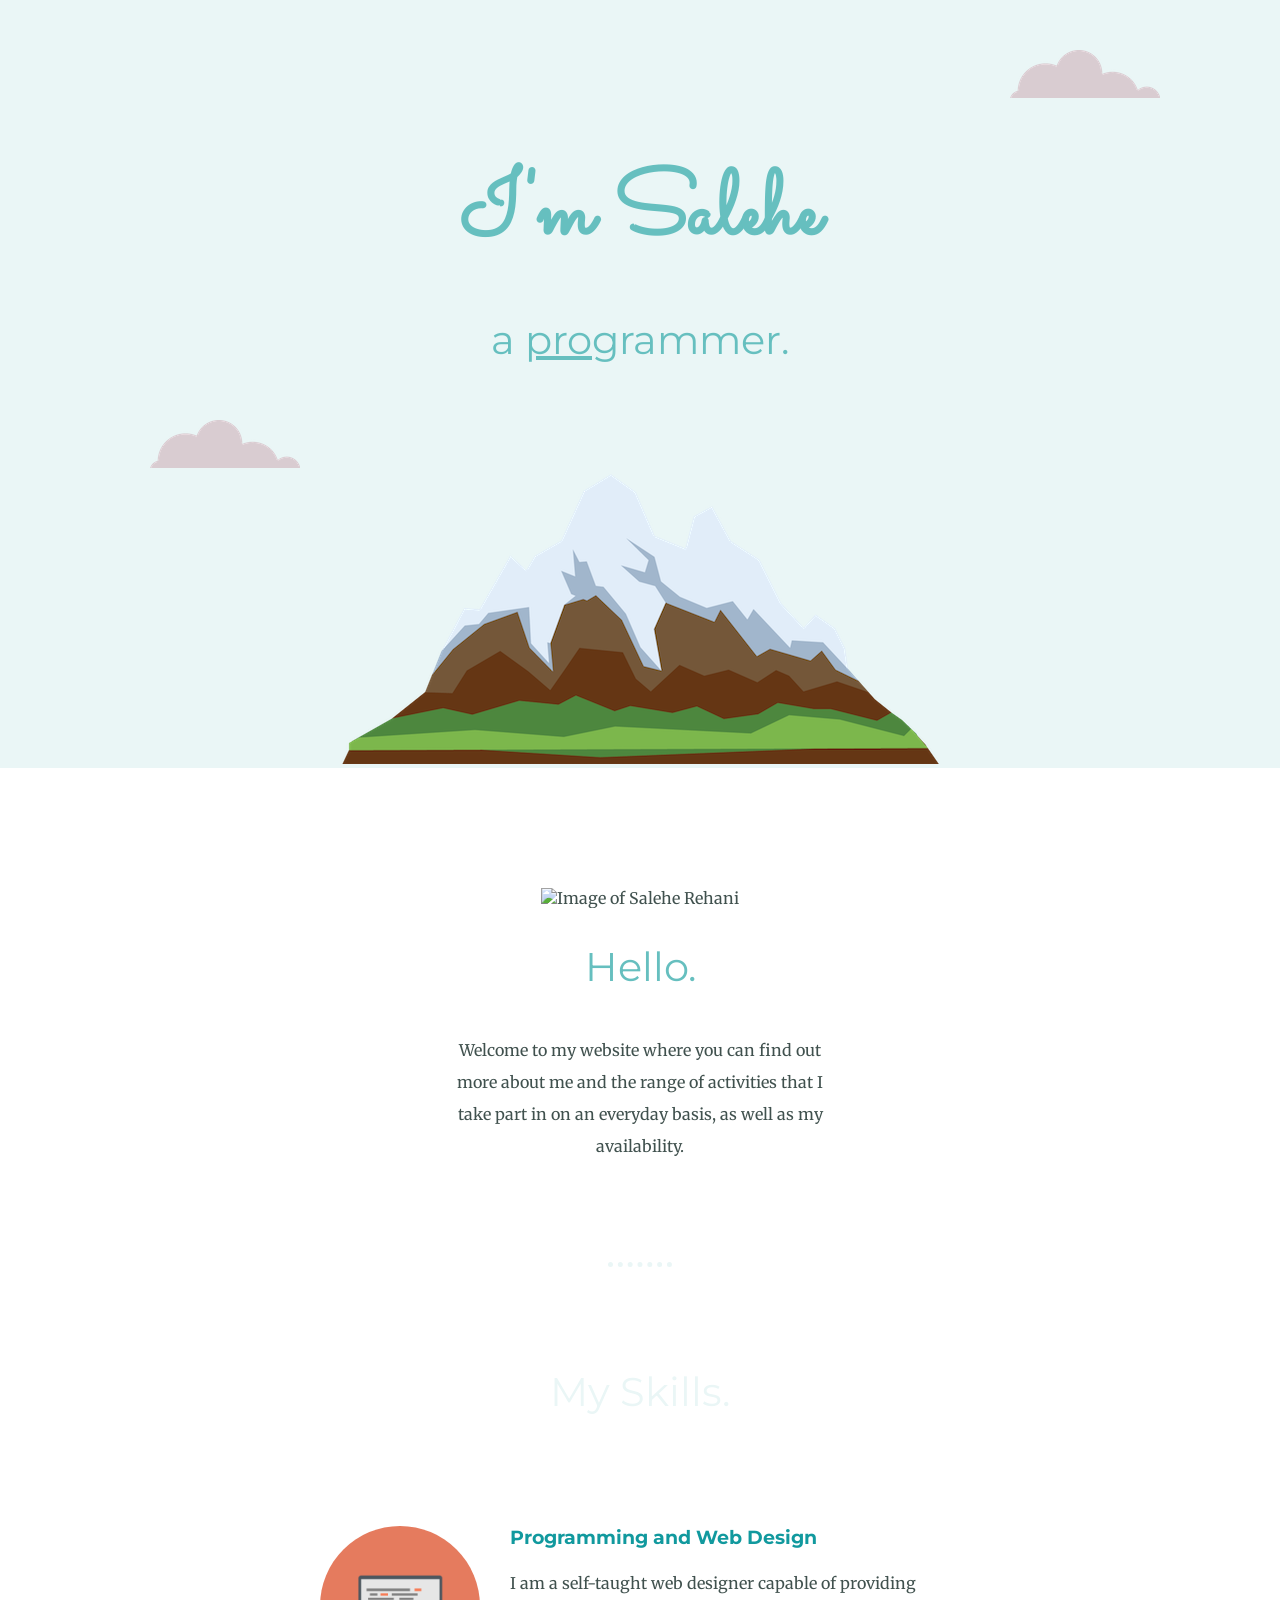
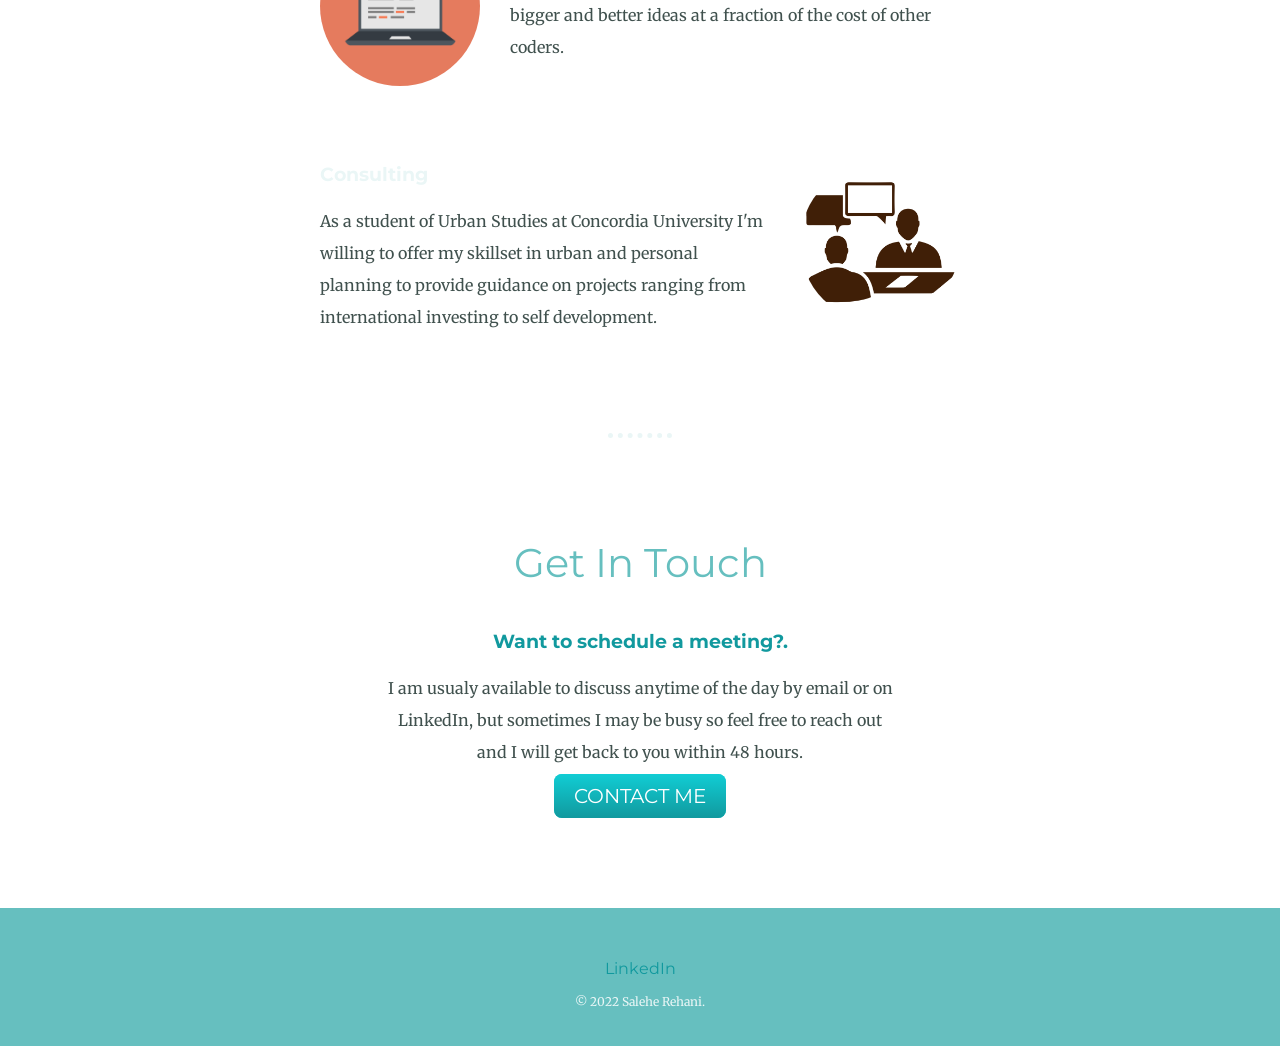
==== index.html @ 9dfdfe3e "First Commit" ====
<!DOCTYPE html>
<html lang="en" dir="ltr">
  <head>
    <meta charset="utf-8">
    <title>Salehe Rehani</title>
    <link rel="stylesheet" href="css/styles.css">
    <link rel="icon" href="favicon.ico">
    <link rel="preconnect" href="https://fonts.googleapis.com"><link rel="preconnect" href="https://fonts.gstatic.com" crossorigin><link href="https://fonts.googleapis.com/css2?family=Merriweather:ital@1&family=Montserrat:wght@100&family=Sacramento&display=swap" rel="stylesheet">
  </head>

  <body>
    <div class="TopContainer">
      <img class="top-cloud"src="images/cloud.png" alt="cloud-img">
      <h1 class="intro">I'm Salehe</h1>
      <h2 class="ProClass">a <span>pro</span>grammer.</h2>
      <img class="bottom-cloud"src="images/cloud.png" alt="cloud-img">
      <img src="images/mountain.png" alt="mountain-img">
    </div>
      <br>
    <div class="middle-container">
      <div class="profile">
        <img class="my-image"src="https://media-exp2.licdn.com/dms/image/C5603AQHRKZyJaJfvAw/profile-displayphoto-shrink_200_200/0/1628612002126?e=1660176000&v=beta&t=vX9nMWlnh9jKwd3VkvMb6n8XvXN9XTQmJ-QcgsYOmsI" alt="Image of Salehe Rehani">
        <h2>Hello.</h2>
        <p class="meintro">Welcome to my website where you can find out more about me and the range of activities that I take part in on an everyday basis, as well as my availability.</p>
      </div>
      <hr>
      <div class="skills">
        <h2 class="myskillintro">My Skills.</h2>
        <div class="skill-row">
          <img class="ComputerImage" src="images/computer.png" alt="">
          <h3>Programming and Web Design</h3>
          <p>I am a self-taught web designer capable of providing bigger and better ideas at a fraction of the cost of other coders.</p>
        </div>
        <div class="skill-row">
          <img class="ConsultingImage" src="images/consulting.png" alt="">
          <h3 class="skill2">Consulting</h3>
          <p>As a student of Urban Studies at Concordia University I'm willing to offer my skillset in urban and personal planning to provide guidance on projects ranging from international investing to self development.</p>
        </div>
      </div>
      <hr>
      <div class="contact-me">
        <h2>Get In Touch</h2>
        <h3>Want to schedule a meeting?.</h3>
        <p>I am usualy available to discuss anytime of the day by email or on LinkedIn, but sometimes I may be busy so feel free to reach out and I will get back to you within 48 hours.</p>
        <a class="btn" href="salehe.rehani@gmail.com">CONTACT ME</a>
      </div>
    </div>


    <div class="bottom-container">
      <a class="footer-link" href="https://www.linkedin.com/in/salehe-rehani-435660147/">LinkedIn</a>
      <p class="copyright">© 2022 Salehe Rehani.</p>
    </div>


  </body>
</html>
---- css/styles.css ----
body {
  color: #40514E;
  margin: 0px;
  text-align: center;
  font-family: 'Merriweather', serif;
}

h1 {
  margin: 50px auto 0 auto;
  font-family: 'Sacramento', cursive;
  font-size: 5.625rem;
  color: #66BFBF;
}

h2 {
  font-family: 'Montserrat', sans-serif;
  font-size: 2.5rem;
  color: #66BFBF;
  font-weight: normal;
  padding-bottom: 10px;
}

h3 {
  font-family: 'Montserrat', sans-serif;
  color: #11999E;
}

a {
  color: #11999E;
  font-family: 'Montserrat', sans-serif;
  margin: 10px 20px;
  text-decoration: none;
}

a:hover {
  color: #EAF6F6;
}

span {
  text-decoration: underline;
}

hr {
  border-style: none;
  border-top-style: dotted;
  width: 5%;
  border-width: 5px;
  border-color: #EAF6F6;
  margin: 100px auto;
}

p {
  line-height: 2;
}

.intro {}

.myimage {
  border-radius: 100%;
}

.meintro {
  color: #40514E;
  width: 30%;
  margin: auto auto auto auto;
}

.myskillintro {
  color: #EAF6F6;
}

.ComputerImage {
  border-radius: 100%;
  height: 25%;
  width: 25%;
  float: left;
  margin-right: 30px;
}

.ConsultingImage {
  border-radius: 100%;
  height: 25%;
  width: 25%;
  float: right;
  margin-left: 30px;
}

.skill2 {
  color: #EAF6F6;
}

.TopContainer {
  background-color: #EAF6F6;
  position: relative;
  padding-top: 100px;
}

.skill-row {
  width: 50%;
  margin: 100px auto 100px auto;
  text-align: left;
}

.middle-container {
  margin: 100px 0;
}

.bottom-container {
  background-color: #66BFBF;
  padding: 50px 0 20px;
}

.top-cloud {
  position: absolute;
  right: 120px;
  top: 50px;
}

.bottom-cloud {
  position: absolute;
  left: 150px;
  bottom: 300px;
}

.contact-me {
  width: 40%;
  margin: 40px auto 60px;
}

.btn {
  background: #11cdd4;
  background-image: -webkit-linear-gradient(top, #11cdd4, #11999e);
  background-image: -moz-linear-gradient(top, #11cdd4, #11999e);
  background-image: -ms-linear-gradient(top, #11cdd4, #11999e);
  background-image: -o-linear-gradient(top, #11cdd4, #11999e);
  background-image: linear-gradient(to bottom, #11cdd4, #11999e);
  -webkit-border-radius: 8;
  -moz-border-radius: 8;
  border-radius: 8px;
  font-family: 'Montserrat', sans-serif;
  color: #ffffff;
  font-size: 20px;
  padding: 10px 20px 10px 20px;
  text-decoration: none;
}

.btn:hover {
  background: #30e3cb;
  background-image: -webkit-linear-gradient(top, #30e3cb, #2bc4ad);
  background-image: -moz-linear-gradient(top, #30e3cb, #2bc4ad);
  background-image: -ms-linear-gradient(top, #30e3cb, #2bc4ad);
  background-image: -o-linear-gradient(top, #30e3cb, #2bc4ad);
  background-image: linear-gradient(to bottom, #30e3cb, #2bc4ad);
  text-decoration: none;
}

.footer-link {}

.copyright {
  color: #EAF6F6;
  font-size: 0.75rem;

}
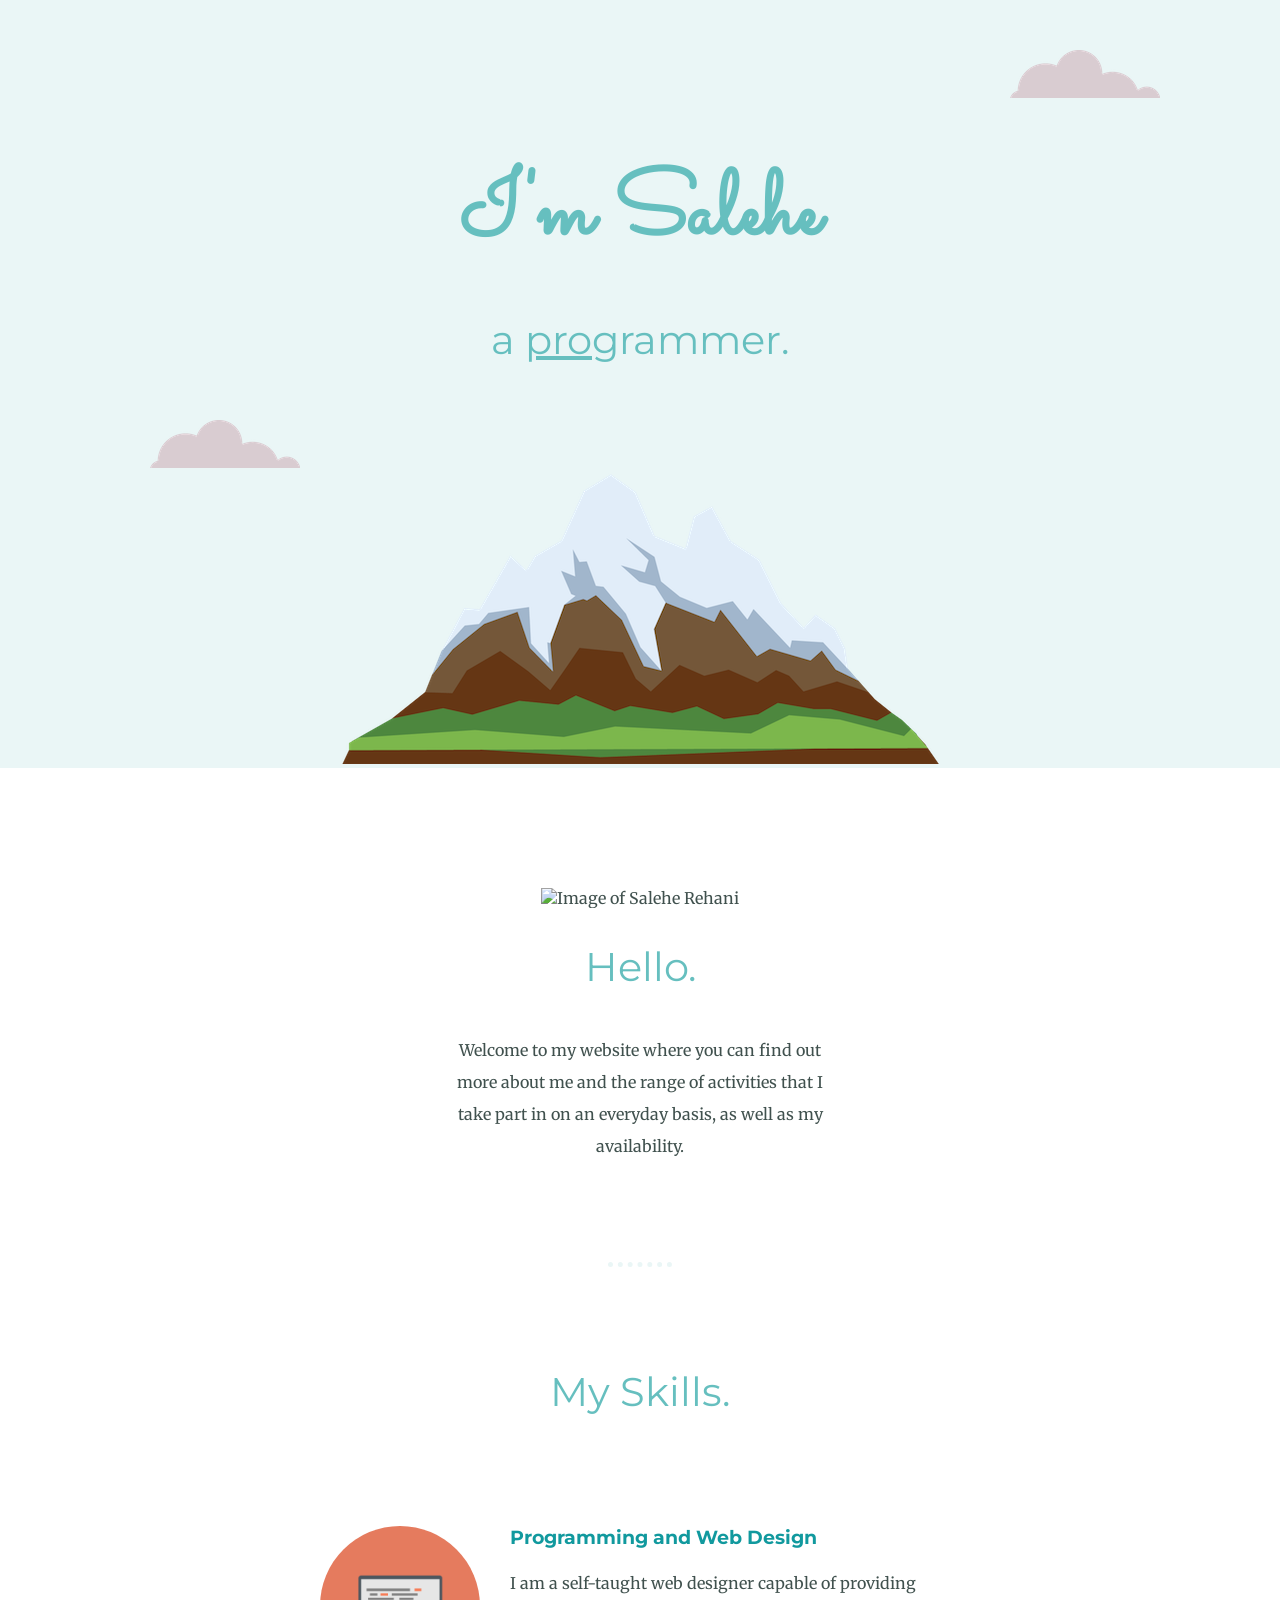
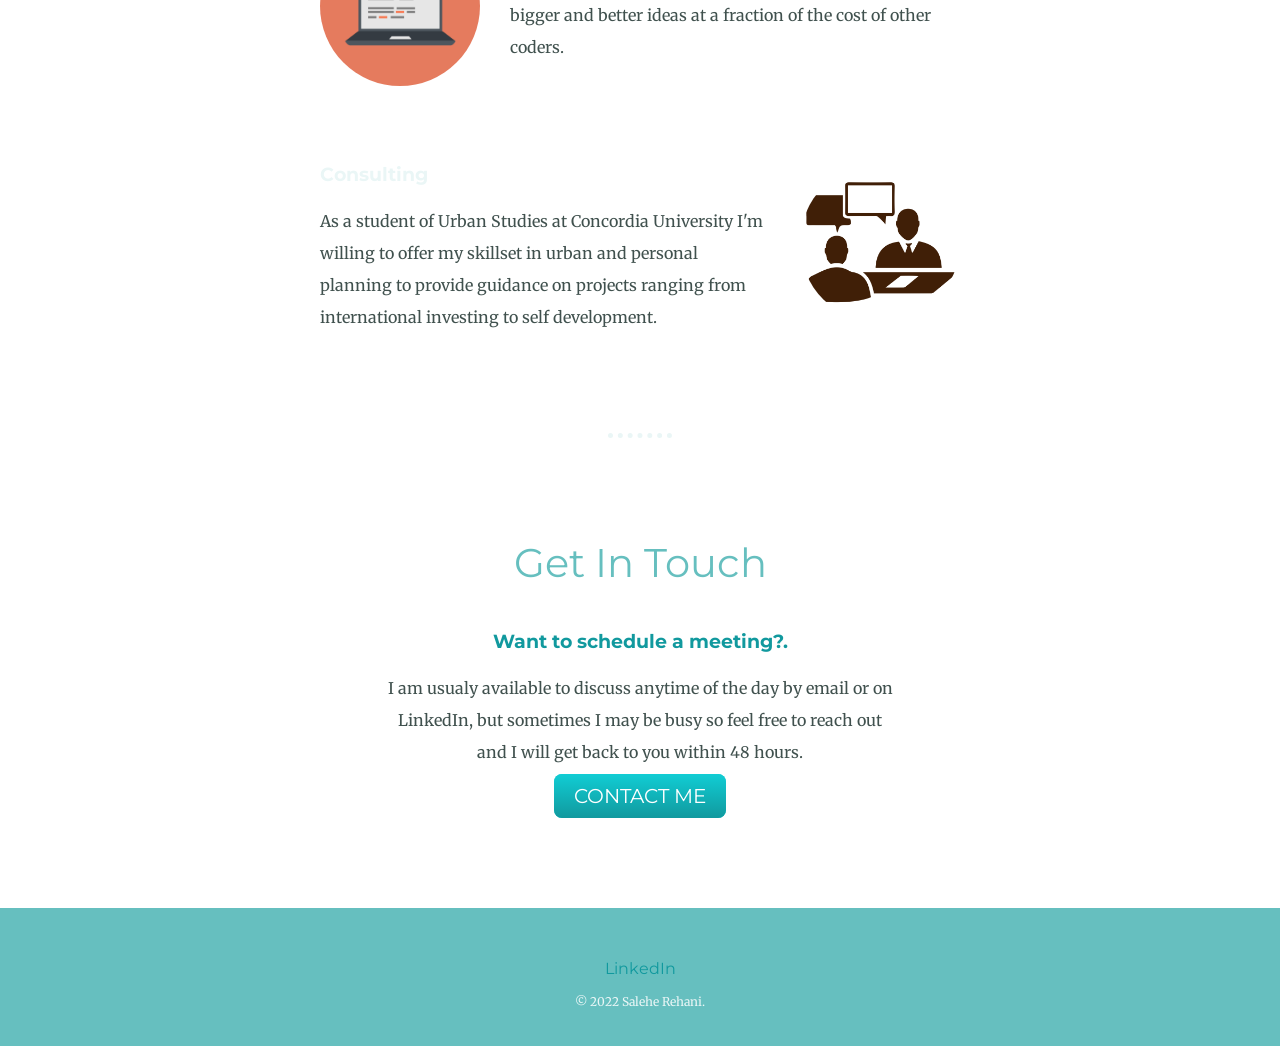
==== commit da4da68a: "Secong Commit" ====
--- a/index.html
+++ b/index.html
@@ -25,7 +25,7 @@
       </div>
       <hr>
       <div class="skills">
-        <h2 class="myskillintro">My Skills.</h2>
+        <h2>My Skills.</h2>
         <div class="skill-row">
           <img class="ComputerImage" src="images/computer.png" alt="">
           <h3>Programming and Web Design</h3>
--- a/css/styles.css
+++ b/css/styles.css
@@ -63,10 +63,6 @@
   color: #40514E;
   width: 30%;
   margin: auto auto auto auto;
-}
-
-.myskillintro {
-  color: #EAF6F6;
 }
 
 .ComputerImage {
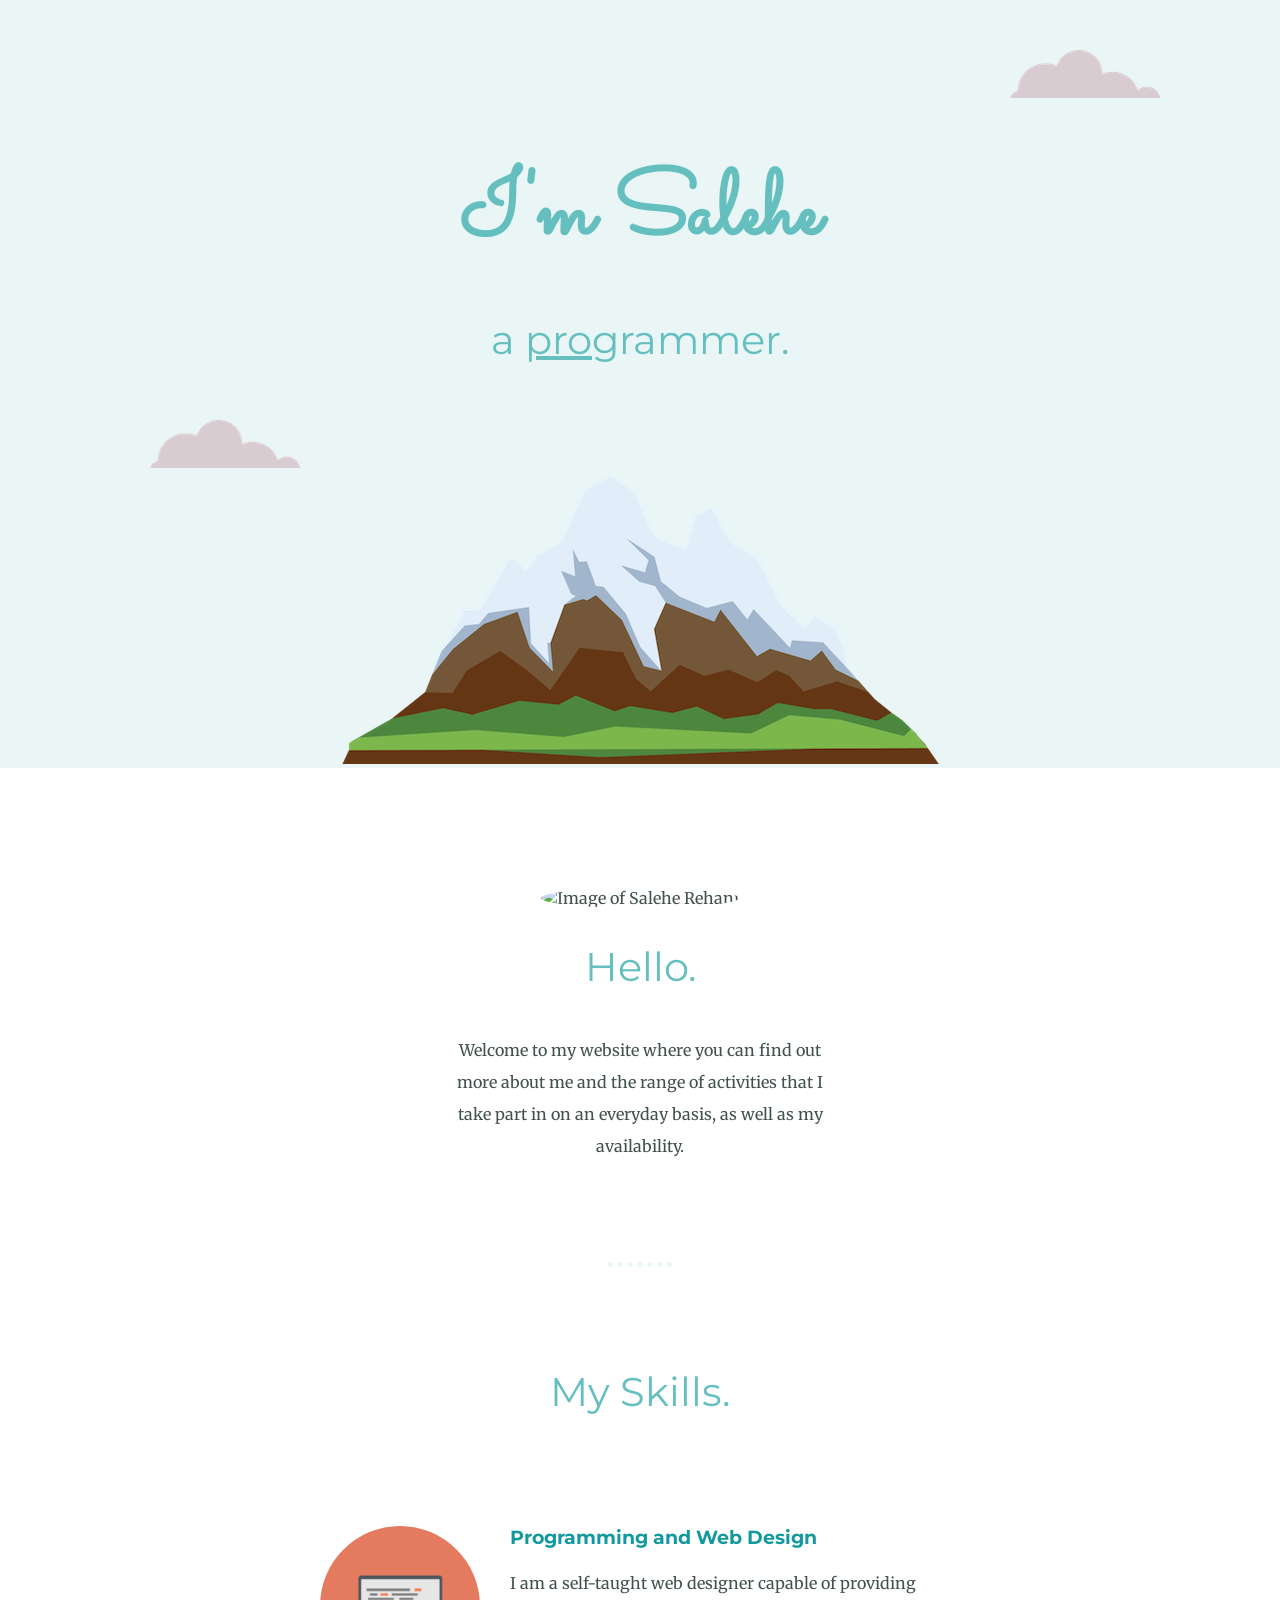
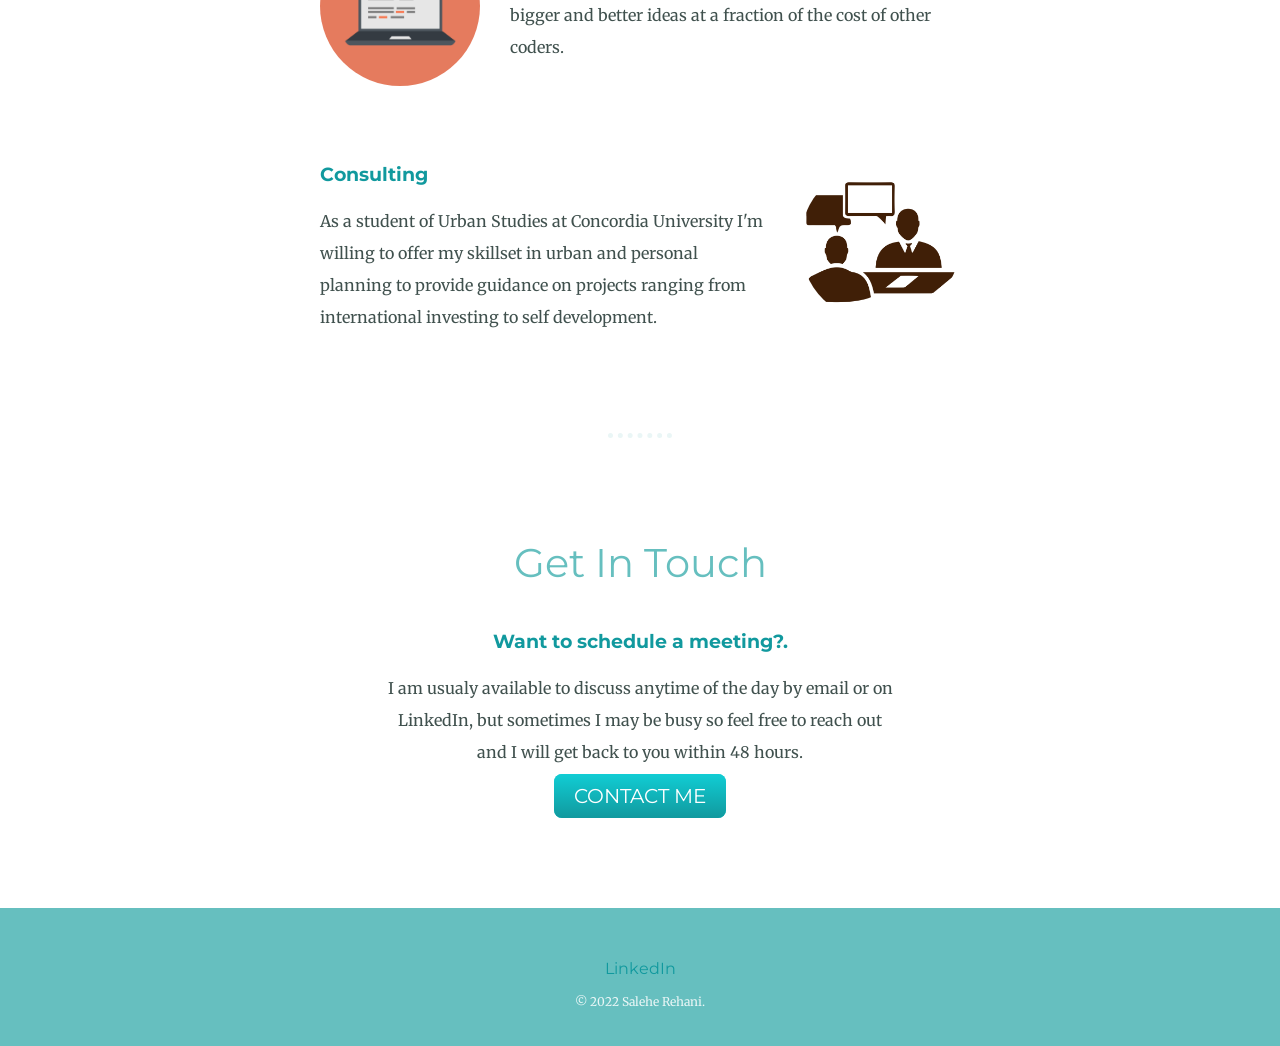
==== commit ff82996c: "Update index.html" ====
--- a/index.html
+++ b/index.html
@@ -33,7 +33,7 @@
         </div>
         <div class="skill-row">
           <img class="ConsultingImage" src="images/consulting.png" alt="">
-          <h3 class="skill2">Consulting</h3>
+          <h3>Consulting</h3>
           <p>As a student of Urban Studies at Concordia University I'm willing to offer my skillset in urban and personal planning to provide guidance on projects ranging from international investing to self development.</p>
         </div>
       </div>
--- a/css/styles.css
+++ b/css/styles.css
@@ -53,9 +53,10 @@
   line-height: 2;
 }
 
+
 .intro {}
 
-.myimage {
+.my-image {
   border-radius: 100%;
 }
 
